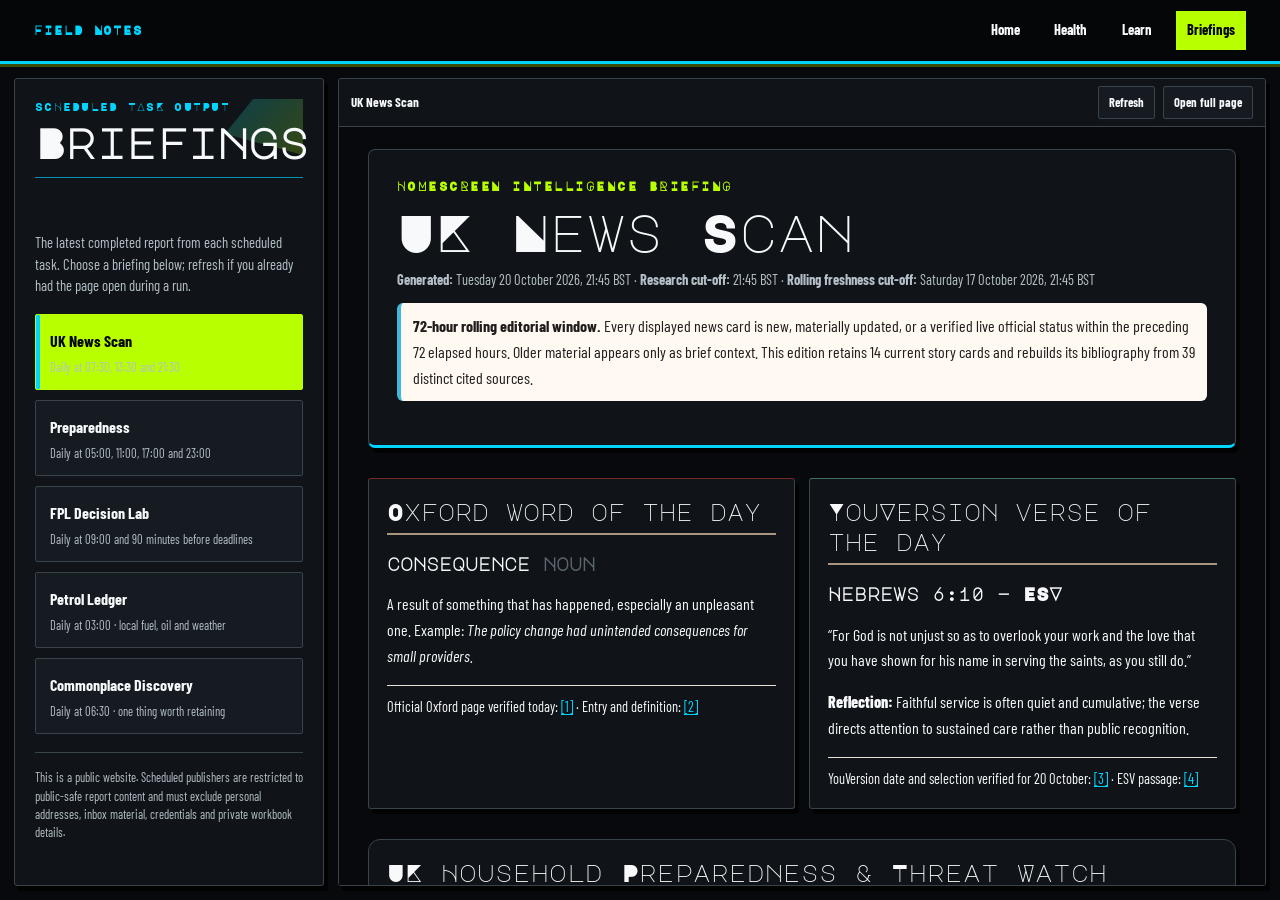
==== briefings/index.html @ c4023529 "Refresh neon theme cache key" ====
<!doctype html>
<html lang="en-GB">
<head>
  <meta charset="utf-8">
  <meta name="viewport" content="width=device-width, initial-scale=1">
  <meta name="color-scheme" content="dark">
  <title>Task Briefings · Guyler's HomeScreen</title>
  <link rel="preconnect" href="https://fonts.googleapis.com">
  <link rel="preconnect" href="https://fonts.gstatic.com" crossorigin>
  <link href="https://fonts.googleapis.com/css2?family=Atkinson+Hyperlegible:wght@400;700&family=Swanky+and+Moo+Moo&display=swap" rel="stylesheet">
  <style>
    :root {
      --navy: #07182A;
      --navy-2: #0A2037;
      --navy-3: #102E4A;
      --line: rgba(190, 214, 235, .20);
      --text: #F3F7FB;
      --muted: #B8C8D8;
      --green: #3FE36D;
      --orange: #FFAD62;
      --cream: #FFF9F1;
      --shadow: 0 12px 32px rgba(0, 0, 0, .24);
    }
    * { box-sizing: border-box; }
    html, body { width: 100%; height: 100%; margin: 0; }
    body {
      overflow: hidden;
      background: var(--navy);
      color: var(--text);
      font-family: "Atkinson Hyperlegible", Arial, sans-serif;
    }
    button, a { font: inherit; }
    :focus-visible { outline: 3px solid rgba(63, 227, 109, .72); outline-offset: 3px; }
    .site-menu {
      height: 62px;
      display: flex;
      align-items: center;
      justify-content: center;
      gap: 8px;
      padding: 9px 14px;
      background: var(--navy-2);
      border-bottom: 1px solid var(--line);
      box-shadow: 0 4px 16px rgba(0,0,0,.28);
      font-family: "Atkinson Hyperlegible", Arial, sans-serif;
    }
    .site-menu a {
      padding: 8px 17px;
      border-radius: 999px;
      color: #EAF2F8;
      text-decoration: none;
      font-size: 1rem;
      line-height: 1;
      font-weight: 700;
    }
    .site-menu a:hover { background: #143754; color: var(--orange); }
    .site-menu a[aria-current="page"] { background: var(--green); color: var(--navy); }
    .briefings-shell {
      height: calc(100% - 62px);
      display: grid;
      grid-template-columns: minmax(245px, 310px) minmax(0, 1fr);
      gap: 14px;
      padding: 14px;
    }
    .briefing-nav,
    .viewer {
      min-width: 0;
      border: 1px solid var(--line);
      border-radius: 18px;
      background: var(--navy-2);
      box-shadow: var(--shadow);
    }
    .briefing-nav {
      overflow: auto;
      padding: 20px;
    }
    .eyebrow {
      margin: 0 0 4px;
      color: var(--green);
      font-size: .75rem;
      font-weight: 700;
      letter-spacing: .11em;
      text-transform: uppercase;
    }
    h1 {
      margin: 0;
      font-family: "Swanky and Moo Moo", cursive;
      font-size: clamp(2.5rem, 5vw, 3.5rem);
      font-weight: 400;
      line-height: .9;
    }
    .intro {
      margin: 12px 0 18px;
      color: var(--muted);
      font-size: .92rem;
      line-height: 1.45;
    }
    .task-list { display: grid; gap: 10px; }
    .task-button {
      width: 100%;
      display: grid;
      gap: 5px;
      padding: 14px;
      border: 1px solid var(--line);
      border-radius: 14px;
      background: var(--navy-3);
      color: var(--text);
      text-align: left;
      cursor: pointer;
    }
    .task-button:hover { border-color: rgba(255, 173, 98, .58); }
    .task-button[aria-selected="true"] {
      border-color: var(--green);
      background: rgba(63, 227, 109, .12);
      box-shadow: inset 4px 0 0 var(--green);
    }
    .task-button strong { font-size: 1rem; }
    .task-button span { color: var(--muted); font-size: .78rem; line-height: 1.3; }
    .privacy-note {
      margin: 18px 0 0;
      padding-top: 15px;
      border-top: 1px solid var(--line);
      color: var(--muted);
      font-size: .78rem;
      line-height: 1.45;
    }
    .viewer {
      position: relative;
      overflow: hidden;
      background: var(--cream);
    }
    .viewer-toolbar {
      height: 48px;
      display: flex;
      align-items: center;
      justify-content: space-between;
      gap: 10px;
      padding: 8px 12px;
      background: var(--navy-2);
      border-bottom: 1px solid var(--line);
    }
    .viewer-title {
      overflow: hidden;
      color: var(--muted);
      font-size: .82rem;
      font-weight: 700;
      text-overflow: ellipsis;
      white-space: nowrap;
    }
    .toolbar-actions { display: flex; gap: 8px; }
    .toolbar-actions button,
    .toolbar-actions a {
      min-height: 32px;
      padding: 6px 10px;
      border: 1px solid var(--line);
      border-radius: 9px;
      background: var(--navy-3);
      color: var(--text);
      text-decoration: none;
      cursor: pointer;
      font-size: .78rem;
      font-weight: 700;
    }
    .toolbar-actions button:hover,
    .toolbar-actions a:hover { border-color: var(--orange); color: var(--orange); }
    #report-frame {
      width: 100%;
      height: calc(100% - 48px);
      display: block;
      border: 0;
      background: var(--cream);
    }
    @media (max-width: 760px) {
      body { overflow: auto; }
      .site-menu {
        height: 56px;
        justify-content: flex-start;
        gap: 3px;
        padding: 7px 8px;
        overflow-x: auto;
      }
      .site-menu a { flex: 0 0 auto; padding: 7px 11px; font-size: .9rem; }
      .briefings-shell {
        height: calc(100vh - 56px);
        min-height: 680px;
        grid-template-columns: 1fr;
        grid-template-rows: auto minmax(520px, 1fr);
        padding: 9px;
      }
      .briefing-nav { padding: 15px; overflow: visible; }
      h1 { font-size: 2.7rem; }
      .intro { margin-bottom: 13px; }
      .task-list { grid-template-columns: 1fr; }
      .task-button { padding: 11px 12px; }
      .privacy-note { display: none; }
    }
  </style>
  <link rel="stylesheet" href="../assets/type-system.css?v=20261020-neon2">
</head>
<body>
  <nav class="site-menu" aria-label="Site navigation">
    <a href="/HomeScreen/">Home</a>
    <a href="/HomeScreen/health/">Health</a>
    <a href="/HomeScreen/learn/">Learn</a>
    <a href="/HomeScreen/briefings/" aria-current="page">Briefings</a>
  </nav>

  <main class="briefings-shell">
    <section class="briefing-nav" aria-labelledby="briefings-title">
      <header class="page-banner page-banner--briefings">
        <div><p class="eyebrow">Scheduled task output</p><h1 id="briefings-title">Briefings</h1></div>
        <span class="banner-mascot banner-mascot--briefings" aria-hidden="true"></span>
      </header>
      <p class="intro">The latest completed report from each scheduled task. Choose a briefing below; refresh if you already had the page open during a run.</p>

      <div class="task-list" role="tablist" aria-label="Briefing reports">
        <button class="task-button" type="button" role="tab" aria-selected="true"
          data-key="uk-news" data-label="UK News Scan" data-src="reports/uk-news-scan.html">
          <strong>UK News Scan</strong>
          <span>Daily at 07:30, 13:30 and 21:30</span>
        </button>
        <button class="task-button" type="button" role="tab" aria-selected="false"
          data-key="preparedness" data-label="UK Preparedness Risk Brief" data-src="reports/uk-preparedness-risk-brief.html">
          <strong>Preparedness</strong>
          <span>Daily at 05:00, 11:00, 17:00 and 23:00</span>
        </button>
        <button class="task-button" type="button" role="tab" aria-selected="false"
          data-key="fpl" data-label="FPL Decision Lab" data-src="reports/fpl-decision-lab.html">
          <strong>FPL Decision Lab</strong>
          <span>Daily at 09:00 and 90 minutes before deadlines</span>
        </button>
        <button class="task-button" type="button" role="tab" aria-selected="false"
          data-key="petrol" data-label="Petrol Price Ledger" data-src="petrol/index.html">
          <strong>Petrol Ledger</strong>
          <span>Daily at 03:00 · local fuel, oil and weather</span>
        </button>
        <button class="task-button" type="button" role="tab" aria-selected="false"
          data-key="commonplace" data-label="Commonplace Discovery" data-src="commonplace/index.html">
          <strong>Commonplace Discovery</strong>
          <span>Daily at 06:30 · one thing worth retaining</span>
        </button>
      </div>

      <p class="privacy-note">This is a public website. Scheduled publishers are restricted to public-safe report content and must exclude personal addresses, inbox material, credentials and private workbook details.</p>
    </section>

    <section class="viewer" aria-label="Selected briefing">
      <div class="viewer-toolbar">
        <span class="viewer-title" id="viewer-title">UK News Scan</span>
        <div class="toolbar-actions">
          <button id="refresh-report" type="button">Refresh</button>
          <a id="open-report" href="reports/uk-news-scan.html" target="_blank" rel="noopener">Open full page</a>
        </div>
      </div>
      <iframe id="report-frame" src="reports/uk-news-scan.html" title="UK News Scan"></iframe>
    </section>
  </main>

  <script>
    (() => {
      const buttons = [...document.querySelectorAll(".task-button")];
      const frame = document.getElementById("report-frame");
      const title = document.getElementById("viewer-title");
      const openLink = document.getElementById("open-report");
      const refresh = document.getElementById("refresh-report");
      let current = buttons[0];

      const select = (button, bustCache = false) => {
        current = button;
        buttons.forEach(item => item.setAttribute("aria-selected", item === button ? "true" : "false"));
        const src = button.dataset.src;
        const label = button.dataset.label;
        frame.src = bustCache ? src + "?t=" + Date.now() : src;
        frame.title = label;
        title.textContent = label;
        openLink.href = src;
        history.replaceState(null, "", "#" + button.dataset.key);
      };

      buttons.forEach(button => button.addEventListener("click", () => select(button, true)));
      refresh.addEventListener("click", () => select(current, true));

      const applyReportTheme = () => {
        try {
          const reportDoc = frame.contentDocument;
          if (!reportDoc?.head || reportDoc.getElementById("fieldbook-report-theme")) return;
          const theme = reportDoc.createElement("link");
          theme.id = "fieldbook-report-theme";
          theme.rel = "stylesheet";
          theme.href = "/HomeScreen/briefings/report.css?v=20261020-neon2";
          reportDoc.head.append(theme);
        } catch (error) {
          console.warn("Briefing report theme could not be applied.", error);
        }
      };
      frame.addEventListener("load", applyReportTheme);
      applyReportTheme();

      const requested = location.hash.slice(1);
      const matched = buttons.find(button => button.dataset.key === requested);
      if (matched) select(matched);
    })();
  </script>
</body>
</html>
---- assets/type-system.css ----
@import url('https://fonts.googleapis.com/css2?family=Barlow+Condensed:wght@400;500;600;700&family=Major+Mono+Display&display=swap');

:root {
  color-scheme: light;
  --paper: #f4f0e6;
  --paper-light: #fbf9f2;
  --paper-deep: #eae5d8;
  --ink: #29342e;
  --muted: #667168;
  --forest: #3e6048;
  --forest-dark: #2e4d38;
  --forest-soft: #e5ece4;
  --rust: #a2533d;
  --brass: #8f7444;
  --line: #d8d2c4;
  --shadow: 0 5px 18px rgba(43, 51, 43, .07);
  --font-display: "Literata", Georgia, serif;
  --font-ui: "Atkinson Hyperlegible", Arial, sans-serif;
  --chart-surface: #f8f6ef;
  --chart-grid: rgba(41, 52, 46, .14);
  --chart-text: #29342e;

  /* Preserve the existing page components while translating their color tokens. */
  --canvas: var(--paper);
  --surface: var(--paper-light);
  --surface-strong: #fffdf8;
  --mist: var(--paper-deep);
  --sky: #9eaf9f;
  --teal: var(--forest);
  --teal-dark: var(--forest-dark);
  --orange: var(--rust);
  --orange-dark: var(--rust);
  --leaf: #a0b397;
  --green: var(--forest);
  --green-2: #58765d;
  --shadow-1: var(--shadow);
  --shadow-2: 0 10px 28px rgba(43, 51, 43, .09);
  --bg-1: var(--paper);
  --bg-2: var(--paper-deep);
  --card: var(--paper-light);
  --panel: #f5f2e9;
  --panel-soft: #ece8dc;
  --blue: #4c6e79;
  --orange-soft: #bd7458;
  --danger: #a4443a;
}

* { box-sizing: border-box; }
html { background: var(--paper) !important; scroll-behavior: smooth; }
body {
  color: var(--ink) !important;
  background: var(--paper) !important;
  font-family: var(--font-ui) !important;
  line-height: 1.55;
}
h1, h2, h3, h4, .script-title,
.card-heading h2, .section-heading h2, .planning-card h3,
.link-group summary > span, #home-weight-trend-heading, #weight-trend-heading {
  color: var(--ink);
  font-family: var(--font-display) !important;
  font-weight: 500 !important;
  letter-spacing: -.025em;
}
p, li, label, button, input, select, textarea, summary, table, th, td {
  font-family: var(--font-ui) !important;
}
a { color: var(--forest-dark); text-underline-offset: 3px; }
a:hover { color: var(--rust); }
:focus-visible { outline: 3px solid rgba(62, 96, 72, .52) !important; outline-offset: 3px; }

.site-menu {
  position: relative;
  z-index: 20;
  height: 64px !important;
  display: flex;
  align-items: center;
  justify-content: flex-start !important;
  gap: clamp(3px, 1vw, 13px) !important;
  padding: 8px clamp(12px, 3vw, 34px) !important;
  overflow-x: auto;
  white-space: nowrap;
  background: var(--paper) !important;
  border-bottom: 1px solid var(--line) !important;
  box-shadow: none !important;
  font-family: var(--font-ui) !important;
}
.site-menu::before {
  content: "FIELD NOTES";
  flex: 0 0 auto;
  margin-right: auto;
  padding-right: 22px;
  color: var(--forest-dark);
  font-size: .72rem;
  font-weight: 700;
  letter-spacing: .16em;
}
.site-menu a {
  flex: 0 0 auto;
  padding: 10px 11px !important;
  border: 0;
  border-bottom: 2px solid transparent;
  border-radius: 0 !important;
  color: var(--muted) !important;
  background: transparent !important;
  text-decoration: none;
  font-size: .91rem !important;
  font-weight: 700;
  line-height: 1.2;
}
.site-menu a:hover,
.site-menu a:focus-visible {
  color: var(--ink) !important;
  background: transparent !important;
  border-bottom-color: var(--rust);
}
.site-menu a[aria-current="page"] {
  color: var(--forest-dark) !important;
  background: transparent !important;
  border-bottom-color: var(--forest);
}
.site-menu a:focus-visible { outline-offset: -2px !important; }
.page-frame {
  width: 100%;
  height: calc(100% - 64px) !important;
  border: 0;
  display: block;
  background: var(--paper) !important;
}
@media (max-width: 600px) {
  .site-menu { height: 58px !important; gap: 1px !important; padding-inline: 10px !important; }
  .site-menu::before { padding-right: 8px; font-size: .64rem; letter-spacing: .12em; }
  .site-menu a { padding: 9px 8px !important; font-size: .82rem !important; }
  .page-frame { height: calc(100% - 58px) !important; }
}

/* Home: a calm index rather than a wall of glowing widgets. */
.wave-bg { display: none !important; }
.home-shell {
  width: min(1120px, calc(100% - 36px)) !important;
  padding: 34px 0 56px !important;
}
.page-intro {
  align-items: end;
  margin: 0 0 27px !important;
  padding: 0 0 18px;
  border-bottom: 1px solid var(--line);
}
.eyebrow, .section-kicker, .kicker {
  color: var(--forest) !important;
  font-family: var(--font-ui) !important;
  font-size: .7rem !important;
  font-weight: 700 !important;
  letter-spacing: .14em !important;
  text-transform: uppercase;
}
.page-intro h1 { margin-top: 4px !important; color: var(--ink) !important; font-size: clamp(2.3rem, 5vw, 3.5rem) !important; line-height: 1.04; }
.today-label { color: var(--muted) !important; font-size: .88rem; }
.dashboard-grid, .context-grid, .planning-grid { gap: 15px !important; margin-bottom: 17px !important; }
.context-grid { grid-template-columns: minmax(0, 1.25fr) minmax(260px, .75fr) !important; }
.planning-grid { grid-template-columns: repeat(3, minmax(0, 1fr)) !important; }
.card, .main, .link-group, .briefing-nav, .viewer {
  border: 1px solid var(--line) !important;
  border-radius: 7px !important;
  background: var(--paper-light) !important;
  box-shadow: var(--shadow) !important;
  backdrop-filter: none !important;
}
.card { padding: 20px !important; }
.card::before {
  width: 3px !important;
  border-radius: 7px 0 0 7px !important;
  background: var(--forest) !important;
}
.card.orange::before, .planning-card.month::before { background: var(--rust) !important; }
.card.green::before, .planning-card.year::before { background: var(--forest) !important; }
.card.sky::before { background: var(--brass) !important; }
.card-heading { margin-bottom: 14px !important; }
.card-heading h2, .section-heading h2, .planning-card h3 { color: var(--ink) !important; font-size: clamp(1.65rem, 3vw, 2.1rem) !important; line-height: 1.15 !important; }
.micro-meta { gap: 6px; }
.micro-meta span {
  padding: 5px 8px;
  border: 1px solid var(--line);
  border-radius: 3px !important;
  color: var(--muted);
  background: var(--paper) !important;
  font-size: .72rem;
}
.favourites-grid { gap: 9px !important; }
.favourite-link, .tool-link, .discovery-link, .health-metric {
  border-color: var(--line) !important;
  border-radius: 4px !important;
  color: var(--ink) !important;
  background: #fffdf8 !important;
  box-shadow: none !important;
}
.favourite-link { min-height: 67px !important; }
.favourite-link svg, .tool-link svg, .discovery-link svg { opacity: .72; }
.favourite-link:hover, .tool-link:hover, .discovery-link:hover {
  transform: translateY(-1px);
  border-color: #aebbaa !important;
  background: var(--forest-soft) !important;
  box-shadow: none !important;
}
.health-metrics { gap: 8px; }
.health-metric { padding: 10px 7px !important; }
.health-metric strong { color: var(--forest-dark) !important; }
.health-trend, .attention-status, .micro-meta span {
  border-color: var(--line) !important;
  border-radius: 3px !important;
  color: var(--muted) !important;
  background: #efeee6 !important;
}
.health-link, .attention-detail a, .attention-more summary, .discovery-more summary {
  color: var(--forest-dark) !important;
}
.section { margin-bottom: 22px !important; }
.section-heading { margin-bottom: 10px !important; }
.section-heading h2 { color: var(--ink) !important; }
.section-heading p { color: var(--muted) !important; font-size: .82rem; }
.link-groups { gap: 11px !important; }
.link-group { overflow: hidden; }
.link-group summary {
  background: #efede4 !important;
  padding: 13px 42px 13px 15px !important;
}
.link-group summary::after { color: var(--rust) !important; }
.link-group summary > span { color: var(--ink) !important; font-size: 1.3rem !important; }
.tool-grid { gap: 7px !important; }
.tool-link { min-height: 42px !important; padding: 8px 9px !important; }
.planning-card { min-height: 0 !important; }
.planning-card h3 { margin-top: 5px !important; }
.planning-card > p:not(.section-kicker) {
  margin: 11px 0 0;
  color: var(--muted);
  font-size: .9rem;
  line-height: 1.5;
}
.discovery-card { margin-top: 20px; }
.discovery-more summary { font-weight: 700; }
.home-weight-card { border-radius: 6px !important; }
.home-weight-wrap, .chart-wrap {
  color: var(--ink) !important;
  border: 1px solid var(--line) !important;
  border-radius: 6px !important;
  background: var(--chart-surface) !important;
  box-shadow: none !important;
}
.home-weight-heading h3 { color: var(--ink) !important; }
.home-weight-heading p, .home-weight-note, .home-weight-empty { color: var(--muted) !important; }
.home-weight-chip { border-color: var(--line) !important; background: var(--paper-light) !important; }
.home-weight-tooltip, .chart-tooltip {
  color: var(--ink) !important;
  border-color: var(--line) !important;
  background: var(--paper-light) !important;
}
.home-weight-note, .chart-note { font-family: var(--font-ui) !important; }

/* Health and learning pages share the same quiet paper, type and controls. */
main.card { max-width: 1100px; margin: 22px auto; }
.hero, .coach, .trend-card, .sources-panel, .panel, .small, .picker, .result, .setup {
  border-color: var(--line) !important;
  border-radius: 7px !important;
  color: var(--ink) !important;
  background: var(--paper-light) !important;
  box-shadow: var(--shadow) !important;
  backdrop-filter: none !important;
}
.hero { color: var(--ink) !important; }
.hero h1, .hero h2, .coach-heading h2 { color: var(--ink) !important; }
.hero p, .coach-subtitle, .metric small, .metric span, .tile span { color: var(--muted) !important; }
.status, .badge, .chip, .duration {
  border-color: var(--line) !important;
  border-radius: 3px !important;
  color: var(--forest-dark) !important;
  background: var(--forest-soft) !important;
}
.metric, .tile, .trend-card { border-color: var(--line) !important; background: #fffdf8 !important; }
.metric strong, .tile strong { color: var(--forest-dark) !important; }
.progress { background: var(--paper-deep) !important; }
.bar { background: var(--forest) !important; }
.coach-section { border-color: var(--line) !important; }
.coach-section h3, .sources-block h4, .trend-card h4 { color: var(--forest-dark) !important; }
.trend-card p, .readable-list, .action-list { color: var(--ink) !important; }
.sources-panel summary { color: var(--forest-dark) !important; }
.diary-link, .primary, .save, .watch {
  border-radius: 4px !important;
  color: #fffdf8 !important;
  background: var(--forest-dark) !important;
}
.secondary, .action, .icon {
  border-color: var(--line) !important;
  border-radius: 4px !important;
  color: var(--ink) !important;
  background: var(--paper) !important;
}
.select select, select, .text, input {
  border-color: var(--line) !important;
  border-radius: 4px !important;
  color: var(--ink) !important;
  background: #fffdf8 !important;
}
.intro p, .small p, .micro, .label, legend { color: var(--muted) !important; }

/* Briefings navigation: the reports remain readable while chrome matches the fieldbook. */
.briefings-shell {
  height: calc(100% - 64px) !important;
  background: var(--paper) !important;
}
.briefing-nav, .viewer { color: var(--ink) !important; }
.briefings-shell h1 { color: var(--ink) !important; }
.briefings-shell .intro { color: var(--muted) !important; }
.task-button {
  border: 1px solid var(--line) !important;
  border-radius: 4px !important;
  color: var(--ink) !important;
  background: #fffdf8 !important;
  box-shadow: none !important;
}
.task-button:hover { border-color: #aebbaa !important; }
.task-button[aria-selected="true"] {
  border-color: var(--forest) !important;
  background: var(--forest-soft) !important;
}
.task-button span, .privacy-note { color: var(--muted) !important; }
.viewer-toolbar { border-color: var(--line) !important; }
.viewer-title { color: var(--ink) !important; }
.toolbar-actions button, .toolbar-actions a {
  border: 1px solid var(--line) !important;
  border-radius: 4px !important;
  color: var(--forest-dark) !important;
  background: var(--paper-light) !important;
}
#report-frame { border-color: var(--line) !important; background: var(--paper-light) !important; }

/* Data graphics retain contrast without bringing the old dark palette back. */
main.card > h1 { color: var(--ink) !important; }
.chart-card, [class*="-chart-card"], .routine-card,
.chart-wrap, .bp-chart-wrap, .waist-chart-wrap, .routine-chart,
[id$="-trend-wrap"] {
  color: var(--ink) !important;
  border-color: var(--line) !important;
  border-radius: 6px !important;
  background: var(--chart-surface) !important;
  box-shadow: none !important;
}
.chart-chip, .bp-chart-chip, .waist-chart-chip,
.routine-summary > div, .routine-chips span {
  border-color: var(--line) !important;
  border-radius: 4px !important;
  color: var(--ink) !important;
  background: var(--paper-light) !important;
  box-shadow: none !important;
}
.chart-heading h2, .bp-chart-heading h2, .waist-chart-heading h2,
.routine-head h3, .routine-trends > h2 {
  color: var(--forest-dark) !important;
  font-family: var(--font-display) !important;
}
.chart-heading p, .bp-chart-heading p, .waist-chart-heading p,
.chart-note, .chart-empty, .bp-chart-meta, .waist-chart-meta,
.routine-head p, .routine-note, .routine-period button {
  color: var(--muted) !important;
}
.routine-period button {
  border-color: var(--line) !important;
  border-radius: 4px !important;
  background: var(--paper-light) !important;
}
.routine-period button[aria-pressed="true"] {
  color: #fffdf8 !important;
  background: var(--forest) !important;
}
#weight-trend-canvas, #bp-trend-canvas, #waist-trend-canvas,
#home-weight-trend-canvas, .routine-chart svg {
  background: var(--chart-surface) !important;
}
#weight-trend-canvas text, #bp-trend-canvas text, #waist-trend-canvas text,
#home-weight-trend-canvas text, .routine-chart svg text {
  fill: var(--muted) !important;
}
#weight-trend-canvas circle, #bp-trend-canvas circle,
#waist-trend-canvas circle, #home-weight-trend-canvas circle {
  stroke: var(--paper-light) !important;
}

@media (max-width: 760px) {
  .home-shell { width: min(calc(100% - 24px), 1120px) !important; padding-top: 22px !important; }
  .context-grid, .planning-grid { grid-template-columns: 1fr !important; }
  .planning-card:first-child { grid-column: auto !important; }
  .card { padding: 16px !important; }
  .favourites-grid { grid-template-columns: repeat(2, minmax(0, 1fr)); }
  .briefings-shell { height: auto !important; min-height: calc(100% - 58px); }
  .viewer { min-height: 55vh; }
}
@media (prefers-reduced-motion: reduce) {
  html { scroll-behavior: auto; }
  *, *::before, *::after { animation-duration: .001ms !important; transition-duration: .001ms !important; }
}


/* Learning page: give the discovery controls an editorial scale and paper contrast. */
.shell { width: min(1080px, calc(100% - 36px)) !important; padding-top: 30px !important; }
.shell header { margin-bottom: 24px !important; }
.shell header h1 { font-size: clamp(2.5rem, 5.2vw, 4rem) !important; line-height: 1.04 !important; }
.shell .intro { grid-template-columns: minmax(0, 1.1fr) minmax(240px, .9fr) !important; gap: 22px !important; margin-bottom: 20px !important; }
.shell .intro h2 { max-width: 670px; font-size: clamp(1.9rem, 3.6vw, 3rem) !important; line-height: 1.06 !important; }
.shell .intro p { font-size: 1rem !important; line-height: 1.55 !important; }
.shell .panel { border-radius: 7px !important; background: var(--paper-light) !important; box-shadow: var(--shadow) !important; backdrop-filter: none !important; }
.shell .mode label { background: var(--paper) !important; color: var(--ink) !important; }
.shell .mode label strong { color: var(--ink) !important; }
.shell .mode label span { color: var(--muted) !important; }
.shell .mode input:checked + label { background: #f2e9dc !important; border-color: var(--rust) !important; box-shadow: inset 0 0 0 1px var(--rust) !important; }
.shell .primary { background: var(--forest-dark) !important; color: var(--paper-light) !important; border-radius: 4px !important; }
.shell .primary:hover { background: var(--forest) !important; }
@media (max-width: 700px) { .shell .intro { grid-template-columns: 1fr !important; } }


.briefings-shell .viewer-toolbar { background: var(--paper-light) !important; border-color: var(--line) !important; }
.briefings-shell .viewer-title { color: var(--ink) !important; }


/* Graphic fieldbook: saturated, crisp colour blocks inspired by the supplied wallpapers. */
:root {
  --paper: #f2f0e6;
  --paper-light: #fffdf5;
  --paper-deep: #dfded2;
  --ink: #192027;
  --muted: #525d63;
  --forest: #16766e;
  --forest-dark: #0f5056;
  --forest-soft: #d9efea;
  --rust: #e14c36;
  --brass: #e2bd27;
  --line: #b9c0bb;
  --shadow: 3px 4px 0 rgba(25, 32, 39, .13);
  --chart-surface: #faf8f0;
  --chart-grid: rgba(25, 32, 39, .16);
  --chart-text: #192027;
  --canvas: var(--paper);
  --surface: var(--paper-light);
  --surface-strong: #ffffff;
  --mist: var(--paper-deep);
  --sky: #238bd3;
  --teal: var(--forest);
  --teal-dark: var(--forest-dark);
  --orange: var(--rust);
  --orange-dark: #b93629;
  --leaf: #eab8cb;
  --green: var(--forest);
  --green-2: #22a08f;
  --shadow-1: var(--shadow);
  --shadow-2: 4px 6px 0 rgba(25, 32, 39, .16);
  --bg-1: var(--paper);
  --bg-2: #e8e5d8;
  --card: var(--paper-light);
  --panel: #f8f5ea;
  --panel-soft: #ebe9dc;
  --blue: #237fba;
  --orange-soft: #f4c4a7;
  --danger: #c63731;
}
body { background-color: var(--paper) !important; }
.site-menu {
  background: var(--ink) !important;
  border-bottom: 3px solid var(--forest) !important;
}
.site-menu::before { color: #f4dc4a; }
.site-menu a { color: #f5f3ea !important; }
.site-menu a:hover, .site-menu a:focus-visible {
  color: #192027 !important;
  background: #f4dc4a !important;
}
.site-menu a[aria-current="page"] {
  color: #192027 !important;
  background: #f4dc4a !important;
  border-bottom-color: #f4dc4a !important;
}
:focus-visible { outline-color: var(--sky) !important; }
.card, .main, .link-group, .briefing-nav, .viewer,
.hero, .coach, .trend-card, .sources-panel, .panel, .small, .picker, .result, .setup {
  border: 1px solid #aeb6b2 !important;
  border-radius: 3px !important;
  box-shadow: var(--shadow) !important;
}
.card { position: relative; isolation: isolate; overflow: hidden; }
.card::before {
  width: 6px !important;
  border-radius: 0 !important;
  background: var(--forest) !important;
}
.card::after {
  content: "";
  position: absolute;
  z-index: -1;
  top: 0;
  right: 0;
  width: 88px;
  height: 88px;
  opacity: .16;
  background: var(--sky);
  clip-path: polygon(100% 0, 0 0, 100% 100%);
  pointer-events: none;
}
.card.orange::before, .planning-card.month::before { background: var(--rust) !important; }
.card.orange::after { background: var(--rust); }
.card.green::before, .planning-card.year::before { background: var(--forest) !important; }
.card.green::after { background: #18a895; }
.card.sky::before { background: var(--brass) !important; }
.card.sky::after { background: var(--brass); }
.favourite-link, .tool-link, .discovery-link, .health-metric,
.micro-meta span, .health-trend, .attention-status {
  border-radius: 2px !important;
}
.favourite-link, .tool-link, .discovery-link, .health-metric {
  border: 1px solid #aeb6b2 !important;
  box-shadow: 1px 2px 0 rgba(25,32,39,.09) !important;
}
.favourite-link:hover, .tool-link:hover, .discovery-link:hover {
  border-color: var(--forest) !important;
  background: var(--forest-soft) !important;
  box-shadow: 2px 3px 0 rgba(25,32,39,.14) !important;
}
.link-group summary {
  background: #e4eee8 !important;
  border-left: 5px solid var(--forest);
}
.link-group:nth-child(3n + 2) summary {
  background: #f4e8ac !important;
  border-left-color: var(--brass);
}
.link-group:nth-child(3n) summary {
  background: #f3d0c4 !important;
  border-left-color: var(--rust);
}
.task-button, .toolbar-actions button, .toolbar-actions a {
  border-radius: 2px !important;
  box-shadow: 1px 2px 0 rgba(25,32,39,.08) !important;
}
.task-button[aria-selected="true"] {
  border-color: var(--forest) !important;
  background: var(--forest-soft) !important;
  box-shadow: inset 4px 0 0 var(--forest) !important;
}
.diary-link, .primary, .save, .watch {
  color: var(--ink) !important;
  background: #f0d83f !important;
  border: 1px solid var(--ink) !important;
  box-shadow: 2px 3px 0 var(--ink) !important;
}
.diary-link:hover, .primary:hover, .save:hover, .watch:hover {
  background: #f6e675 !important;
}
.chart-wrap, .home-weight-wrap, .bp-chart-wrap, .waist-chart-wrap, .routine-chart,
[id$="-trend-wrap"], .chart-card, [class*="-chart-card"], .routine-card {
  border-radius: 3px !important;
}
.metric, .tile, .trend-card, .chart-chip, .bp-chart-chip, .waist-chart-chip {
  border-radius: 3px !important;
}
@media (max-width: 600px) {
  .site-menu { background: var(--ink) !important; }
}


/* Let the key panels behave like bold wallpaper colour fields. */
.card.orange {
  color: #fffdf5 !important;
  background: #dc4436 !important;
  border-color: #192027 !important;
  box-shadow: 4px 5px 0 rgba(25,32,39,.18) !important;
}
.card.green {
  color: #fffdf5 !important;
  background: #087773 !important;
  border-color: #192027 !important;
  box-shadow: 4px 5px 0 rgba(25,32,39,.18) !important;
}
.card.sky {
  color: #192027 !important;
  background: #f2d83c !important;
  border-color: #192027 !important;
  box-shadow: 4px 5px 0 rgba(25,32,39,.18) !important;
}
.card.orange::before, .card.green::before, .card.sky::before {
  width: 8px !important;
  background: rgba(255,255,255,.78) !important;
}
.card.orange::after { width: 148px; height: 148px; background: #f5b2ca !important; opacity: .35; }
.card.green::after { width: 148px; height: 148px; background: #36bdb0 !important; opacity: .40; }
.card.sky::after { width: 148px; height: 148px; background: #fff8a1 !important; opacity: .60; }
.card.orange .card-heading h2, .card.green .card-heading h2 {
  color: #fffdf5 !important;
}
.card.orange .card-heading p, .card.green .card-heading p,
.card.orange .section-kicker, .card.green .section-kicker,
.card.orange .eyebrow, .card.green .eyebrow,
.card.orange .micro-meta span, .card.green .micro-meta span {
  color: #fffdf5 !important;
}
.card.orange .micro-meta span, .card.green .micro-meta span {
  background: rgba(25,32,39,.22) !important;
  border-color: rgba(255,255,255,.35) !important;
}
.card.green .health-metric, .card.green .health-trend {
  color: #192027 !important;
  background: #fffdf5 !important;
  border-color: rgba(25,32,39,.24) !important;
}
.card.green .health-metric strong { color: #0f5056 !important; }
.card.green .health-link { color: #fff8a1 !important; }
.card.sky .card-heading h2, .card.sky .card-heading p,
.card.sky .section-kicker, .card.sky .eyebrow,
.card.sky .micro-meta span { color: #192027 !important; }
.card.sky .micro-meta span { background: rgba(255,255,255,.45) !important; }
@media (max-width: 760px) {
  .card.orange::after, .card.green::after, .card.sky::after {
    width: 92px; height: 92px;
  }
}


/* Original chibi journal-keeper mascot sprite. */
.intro-side {
  display: flex;
  align-items: flex-end;
  gap: 10px;
}
.chibi-sprite {
  display: block;
  width: 90px;
  height: 180px;
  flex: 0 0 auto;
  background-image: url('/HomeScreen/assets/chibi-self-sprite.png');
  background-repeat: no-repeat;
  background-size: 600% 100%;
  background-position: 0 0;
  animation: chibi-journal-poses 4.8s steps(5, end) infinite;
}
@keyframes chibi-journal-poses {
  from { background-position: 0 0; }
  to { background-position: 100% 0; }
}
@media (max-width: 760px) {
  .intro-side { gap: 6px; }
  .chibi-sprite { width: 70px; height: 140px; }
}
@media (max-width: 460px) {
  .chibi-sprite { width: 58px; height: 116px; }
  .today-label { max-width: 96px; }
}
@media (prefers-reduced-motion: reduce) {
  .chibi-sprite { animation: none; background-position: 0 0; }
}

/* Wallpaper palette: warm stone and peach, oxblood, charcoal, electric blue. */
:root{color-scheme:light;--paper:#f1e4d8;--paper-light:#fff9f2;--paper-deep:#d9c8b8;--ink:#201c1b;--muted:#5c514d;--forest:#3d725f;--forest-dark:#285446;--forest-soft:#e2eee7;--rust:#762923;--brass:#a9947d;--line:#cdb9a7;--shadow:3px 4px 0 rgba(32,28,27,.13);--chart-surface:#faf4ed;--chart-grid:rgba(32,28,27,.16);--chart-text:#201c1b;--canvas:var(--paper);--surface:var(--paper-light);--surface-strong:#fffdf9;--mist:var(--paper-deep);--sky:#42b7dc;--teal:var(--forest);--teal-dark:var(--forest-dark);--orange:var(--rust);--orange-dark:#511d19;--leaf:#8fb3a2;--green:var(--forest);--green-2:#5f9079;--shadow-1:var(--shadow);--shadow-2:4px 6px 0 rgba(32,28,27,.16);--bg-1:var(--paper);--bg-2:#e4d5c7;--card:var(--paper-light);--panel:#f8eee4;--panel-soft:#eadbcc;--blue:#198bb7;--orange-soft:#e7b5a4;--danger:#a63832}
html,body,.page-frame{background:var(--paper)!important}body{color:var(--ink)!important}a{color:var(--forest-dark)!important}a:hover{color:var(--rust)!important}:focus-visible{outline-color:var(--sky)!important}
.site-menu{background:var(--ink)!important;border-bottom:3px solid var(--rust)!important}.site-menu::before{color:#e5c4ac!important}.site-menu a{color:#f8eee4!important}.site-menu a:hover,.site-menu a:focus-visible,.site-menu a[aria-current="page"]{color:var(--ink)!important;background:#8bd6e9!important;border-bottom-color:#8bd6e9!important}
.card,.main,.link-group,.briefing-nav,.viewer,.hero,.coach,.trend-card,.sources-panel,.panel,.small,.picker,.result,.setup{border-color:var(--line)!important;box-shadow:var(--shadow)!important}
.card::before,.card.orange::before,.planning-card.month::before{background:var(--rust)!important}.card.green::before,.planning-card.year::before{background:var(--forest)!important}.card.sky::before{background:var(--sky)!important}.card::after{background:var(--rust)!important;opacity:.1!important}.card.green::after{background:var(--forest)!important}.card.sky::after{background:var(--sky)!important}
.card.orange .card-heading h2,.card.orange .card-heading p,.card.orange .section-kicker,.card.green .card-heading h2,.card.green .card-heading p,.card.green .section-kicker,.card.sky .card-heading h2,.card.sky .card-heading p,.card.sky .section-kicker{color:var(--ink)!important}
.favourite-link,.tool-link,.discovery-link,.health-metric,.micro-meta span,.health-trend,.attention-status,.task-button,.toolbar-actions button,.toolbar-actions a{border-color:var(--line)!important;background:var(--paper-light)!important;color:var(--ink)!important}.favourite-link:hover,.tool-link:hover,.discovery-link:hover,.task-button[aria-selected="true"]{border-color:var(--forest)!important;background:var(--forest-soft)!important}
.health-metric strong,.metric strong,.tile strong,.coach-section h3,.sources-block h4,.trend-card h4,.chart-heading h2,.routine-head h3{color:var(--forest-dark)!important}.diary-link,.primary,.save,.watch,.shell .primary{background:var(--forest-dark)!important;color:#fff9f2!important}.secondary,.action,.icon,select,.select select,.text,input{border-color:var(--line)!important;color:var(--ink)!important;background:#fff9f2!important}
.briefings-shell,.briefing-nav,.viewer,.viewer-toolbar{background:var(--paper-light)!important}.briefings-shell h1,.viewer-title{color:var(--ink)!important}.eyebrow,.section-kicker,.kicker{color:var(--rust)!important}
.chibi-sprite{background-image:url('/HomeScreen/assets/chibi-self-sprite.webp?v=20261020-motus9')!important}
.mascot-anchor{position:absolute;z-index:5;display:block;width:72px;height:144px;background-image:url('/HomeScreen/assets/chibi-interactions.webp?v=20261020-motus9');background-repeat:no-repeat;background-size:600% 100%;pointer-events:none;animation:mascot-nudge 3.4s ease-in-out infinite}
.mascot-peek{background-position:0 0}.mascot-perch{background-position:20% 0}.mascot-side-peek{background-position:40% 0}.mascot-push{background-position:60% 0}.mascot-journal{background-position:80% 0}.mascot-laptop{background-position:100% 0}.mascot-on-top{top:-60px;right:15px}.mascot-on-side{top:24px;right:-34px}.mascot-at-bottom{bottom:-26px;right:10px}.mascot-in-corner{top:-42px;right:13px}
.card:has(.mascot-anchor),main.card:has(.mascot-anchor),.coach:has(.mascot-anchor),.panel:has(.mascot-anchor),.briefing-nav:has(.mascot-anchor),.viewer:has(.mascot-anchor),.hero:has(.mascot-anchor){position:relative;overflow:visible}
@keyframes mascot-nudge{0%,100%{transform:translateY(0) rotate(0)}50%{transform:translateY(-4px) rotate(1deg)}}
@media(max-width:760px){.mascot-anchor{width:58px;height:116px}.mascot-on-top{top:-48px;right:10px}.mascot-on-side{right:-24px}.mascot-in-corner{top:-38px;right:8px}}
@media(prefers-reduced-motion:reduce){.mascot-anchor{animation:none}}

/* Keep the wallpaper palette gentle on large surfaces; use saturated colour as trim. */
.card.orange,.card.orange.discovery-card,.card.orange.planning-card{background-color:#f0d9cd!important}.card.green,.card.green.planning-card{background-color:#e1ebe4!important}.card.sky{background-color:#dff0f3!important}.mascot-on-top{top:-92px;right:16px}@media(max-width:760px){.mascot-on-top{top:-76px;right:10px}}

/* Fine contrast and placement adjustments from live review. */
.card.green .micro-meta span,.card.green .health-link{color:var(--ink)!important}.card.green .micro-meta span{background:#fff9f2!important;border-color:var(--line)!important}.mascot-on-top{top:-72px;right:260px}@media(max-width:760px){.mascot-on-top{top:-56px;right:12px}}

.briefing-nav .mascot-on-top{top:-92px;right:10px}.viewer .mascot-anchor{display:none}

.briefing-nav .mascot-anchor{width:56px;height:112px}.briefing-nav .mascot-on-top{top:-22px;right:7px}

.briefing-nav .mascot-on-top{right:-8px}


/* Neon fieldbook palette. Preserve the existing card geometry and page layouts. */
:root {
  color-scheme: dark;
  --neon-green: #b8ff00;
  --neon-blue: #00d5ff;
  --neon-yellow: #fff000;
  --paper: #07090c;
  --paper-light: #101419;
  --paper-deep: #1a2027;
  --ink: #f7f9fb;
  --muted: #b5c0c8;
  --forest: var(--neon-green);
  --forest-dark: #b8ff00;
  --forest-soft: rgba(184, 255, 0, .12);
  --rust: var(--neon-yellow);
  --brass: var(--neon-blue);
  --line: #39434c;
  --shadow: 4px 5px 0 rgba(0, 0, 0, .76);
  --font-display: "Major Mono Display", monospace;
  --font-ui: "DIN Alternate", "DIN Next", "Bahnschrift", "Barlow Condensed", "Arial Narrow", sans-serif;
  --chart-surface: #0c1014;
  --chart-grid: rgba(247, 249, 251, .16);
  --chart-text: #f7f9fb;
  --canvas: var(--paper);
  --surface: var(--paper-light);
  --surface-strong: #171d23;
  --mist: var(--paper-deep);
  --sky: var(--neon-blue);
  --teal: var(--neon-blue);
  --teal-dark: #00b6dd;
  --orange: var(--neon-yellow);
  --orange-dark: #e4d900;
  --leaf: var(--neon-green);
  --green: var(--neon-green);
  --green-2: #d3ff6b;
  --shadow-1: var(--shadow);
  --shadow-2: 5px 7px 0 rgba(0, 0, 0, .78);
  --bg-1: var(--paper);
  --bg-2: var(--paper-deep);
  --card: var(--paper-light);
  --panel: #11171c;
  --panel-soft: #171e24;
  --blue: var(--neon-blue);
  --orange-soft: var(--neon-yellow);
  --danger: var(--neon-yellow);
}

html, body, .page-frame, .briefings-shell { color: var(--ink) !important; background: var(--paper) !important; }
body, p, li, label, button, input, select, textarea, summary, table, th, td { font-family: var(--font-ui) !important; }
h1, h2, h3, h4, .script-title, .card-heading h2, .section-heading h2, .planning-card h3 {
  color: var(--ink) !important; font-family: var(--font-ui) !important; font-weight: 600 !important; letter-spacing: -.015em;
}
.page-intro h1, main.card > h1, .shell > header h1, .site-menu::before, .eyebrow, .section-kicker, .kicker {
  font-family: var(--font-display) !important;
}
.page-intro h1, main.card > h1, .shell > header h1 { font-size: clamp(2rem, 4.7vw, 3.7rem) !important; line-height: 1.16 !important; }
a { color: var(--neon-blue) !important; }
a:hover { color: var(--neon-yellow) !important; }
:focus-visible { outline: 3px solid var(--neon-yellow) !important; outline-offset: 3px; }

.site-menu {
  color: var(--ink) !important; background: #050608 !important;
  border-bottom: 3px solid var(--neon-blue) !important;
  box-shadow: 0 3px 0 rgba(184,255,0,.28) !important;
}
.site-menu::before { color: var(--neon-blue) !important; font-size: .72rem; letter-spacing: .08em; }
.site-menu a { color: var(--ink) !important; }
.site-menu a:hover, .site-menu a:focus-visible { color: #050608 !important; background: var(--neon-yellow) !important; border-bottom-color: var(--neon-yellow) !important; }
.site-menu a[aria-current="page"] { color: #050608 !important; background: var(--neon-green) !important; border-bottom-color: var(--neon-green) !important; }

.eyebrow, .section-kicker, .kicker { color: var(--neon-blue) !important; font-size: .67rem !important; font-weight: 400 !important; letter-spacing: .12em !important; }
.page-intro, .page-banner { position: relative; isolation: isolate; border-bottom: 1px solid rgba(0,213,255,.65) !important; }
.page-intro::after, .page-banner::after {
  content: ""; position: absolute; z-index: 0; top: 0; right: 0; width: 78px; height: 56px;
  background: linear-gradient(135deg, var(--neon-blue), var(--neon-green)); opacity: .22;
  clip-path: polygon(36% 0, 100% 0, 100% 100%, 0 62%); pointer-events: none;
}
.page-intro > *, .page-banner > * { position: relative; z-index: 1; }

.card, .main, .link-group, .briefing-nav, .viewer, .hero, .coach, .trend-card, .sources-panel,
.panel, .small, .picker, .result, .setup, .coach-section, .metric, .tile,
.chart-card, [class*="-chart-card"], .routine-card {
  color: var(--ink) !important; border-color: var(--line) !important; background-color: var(--paper-light) !important; box-shadow: var(--shadow) !important;
}
.card.orange, .card.green, .card.sky, .card.orange.discovery-card, .card.orange.planning-card, .card.green.planning-card {
  color: var(--ink) !important; background-color: var(--paper-light) !important;
}
.card::before { background: var(--neon-green) !important; }
.card.orange::before, .planning-card.month::before { background: var(--neon-yellow) !important; }
.card.green::before, .planning-card.year::before { background: var(--neon-green) !important; }
.card.sky::before { background: var(--neon-blue) !important; }
.card::after { opacity: .23 !important; background: var(--neon-blue) !important; clip-path: polygon(100% 0, 16% 0, 100% 100%) !important; }
.card.orange::after { background: var(--neon-yellow) !important; }
.card.green::after { background: var(--neon-green) !important; }
.card.sky::after { background: var(--neon-blue) !important; }
.card .card-heading h2, .section-heading h2, .planning-card h3, .coach-section h3, .trend-card h4,
.sources-block h4, .chart-heading h2, .routine-head h3, .link-group summary > span { color: var(--ink) !important; }
.favourite-link, .tool-link, .discovery-link, .health-metric, .micro-meta span, .health-trend,
.attention-status, .task-button, .link-group summary, .trend-card, .metric, .tile {
  color: var(--ink) !important; border-color: var(--line) !important; background: #151b21 !important;
}
.favourite-link, .tool-link, .discovery-link { box-shadow: 2px 3px 0 rgba(0,0,0,.68) !important; }
.favourite-link:hover, .tool-link:hover, .discovery-link:hover, .task-button:hover, .task-button[aria-selected="true"] {
  color: #050608 !important; border-color: var(--neon-green) !important; background: var(--neon-green) !important;
}
.task-button[aria-selected="true"] { box-shadow: inset 4px 0 0 var(--neon-blue) !important; }
.micro-meta span, .badge, .chip, .duration, .status {
  color: var(--neon-green) !important; border-color: rgba(184,255,0,.42) !important; background: rgba(184,255,0,.10) !important;
}
.health-metric strong, .metric strong, .tile strong, .attention-status strong { color: var(--neon-green) !important; }
.health-link, .attention-detail a, .attention-more summary, .discovery-more summary, .sources-panel summary { color: var(--neon-blue) !important; }
.health-trend, .attention-status, .chart-wrap, .home-weight-wrap, .bp-chart-wrap, .waist-chart-wrap,
.routine-chart, [id$="-trend-wrap"] { color: var(--ink) !important; border-color: var(--line) !important; background: var(--chart-surface) !important; }
.chart-grid, .grid-line { stroke: var(--chart-grid) !important; }
.chart-label, .axis-label { fill: var(--chart-text) !important; color: var(--chart-text) !important; }

.diary-link, .primary, .save, .watch, .shell .primary {
  color: #050608 !important; background: var(--neon-green) !important; border: 1px solid var(--neon-green) !important; box-shadow: 3px 4px 0 rgba(0,0,0,.8) !important;
}
.diary-link:hover, .primary:hover, .save:hover, .watch:hover { color: #050608 !important; background: var(--neon-yellow) !important; border-color: var(--neon-yellow) !important; }
.secondary, .action, .icon, .toolbar-actions button, .toolbar-actions a {
  color: var(--ink) !important; border-color: var(--line) !important; background: #151b21 !important;
}
.secondary:hover, .action:hover, .icon:hover, .toolbar-actions button:hover, .toolbar-actions a:hover {
  color: #050608 !important; border-color: var(--neon-blue) !important; background: var(--neon-blue) !important;
}
.select select, select, .text, input, textarea { color: var(--ink) !important; border-color: #4b5964 !important; background: #090c10 !important; }
input::placeholder, textarea::placeholder { color: #8e9aa4 !important; }
.intro p, .small p, .micro, .label, legend, .today-label, .task-button span, .privacy-note,
.briefings-shell .intro, .viewer-title { color: var(--muted) !important; }
.briefing-nav, .viewer, .viewer-toolbar { background: var(--paper-light) !important; }
.briefings-shell h1 { color: var(--ink) !important; }
.viewer-toolbar { border-color: var(--line) !important; }
#report-frame { background: var(--paper) !important; }

.page-intro { border-bottom-color: var(--neon-blue) !important; }
.banner-mascot {
  position: absolute; z-index: 5; display: block; width: 82px; height: 140px;
  background-repeat: no-repeat; background-size: 100% 100%; background-position: center bottom;
  pointer-events: none; animation: banner-mascot-sway 4.2s ease-in-out infinite; transform-origin: 50% 58%;
}
.banner-mascot--home { background-image: url('/HomeScreen/assets/chibi-banner-home.webp?v=20261020-neon1'); right: 158px; bottom: -58px; }
.banner-mascot--health { background-image: url('/HomeScreen/assets/chibi-banner-health.webp?v=20261020-neon1'); width: 76px; height: 130px; right: 18px; bottom: -53px; }
.banner-mascot--learn { background-image: url('/HomeScreen/assets/chibi-banner-learn.webp?v=20261020-neon1'); width: 76px; height: 130px; right: 66px; bottom: -53px; }
.banner-mascot--briefings { background-image: url('/HomeScreen/assets/chibi-banner-briefings.webp?v=20261020-neon1'); width: 64px; height: 110px; right: 8px; bottom: -44px; }
.page-banner--health { padding: 0 108px 13px 0; margin: 0 0 14px; }
.page-banner--health h1 { margin: .1rem 0 0; }
.page-banner--learn { display: flex; align-items: flex-start; justify-content: space-between; gap: 14px; padding: 0 0 13px; margin: 0 0 17px; }
.page-banner--learn > div { max-width: calc(100% - 125px); }
.page-banner--briefings { padding: 0 72px 12px 0; margin: 0 0 12px; }
.page-banner--briefings h1 { font-family: var(--font-ui) !important; font-size: 2.35rem !important; line-height: 1.15 !important; }
@keyframes banner-mascot-sway { 0%, 100% { transform: translateY(0) rotate(0); } 50% { transform: translateY(-3px) rotate(.6deg); } }
@media(max-width:760px) {
  .banner-mascot--home { width: 60px; height: 104px; right: 68px; bottom: -43px; }
  .banner-mascot--health { width: 62px; height: 106px; right: 6px; bottom: -44px; }
  .banner-mascot--learn { width: 62px; height: 106px; right: 60px; bottom: -44px; }
  .banner-mascot--briefings { width: 55px; height: 94px; right: 2px; bottom: -39px; }
  .page-banner--health { padding-right: 74px; }
  .page-banner--briefings { padding-right: 62px; }
}
@media(prefers-reduced-motion:reduce) { .banner-mascot { animation: none; } }


/* Neon palette cleanup after checking every live page. */
.card, .main, .link-group, .briefing-nav, .viewer, .hero, .coach, .trend-card,
.sources-panel, .panel, .small, .picker, .result, .setup, .coach-section,
.metric, .tile, .chart-card, [class*="-chart-card"], .routine-card {
  color: var(--ink) !important;
  background-color: var(--paper-light) !important;
}
.health-metric, .card.green .health-metric, .card.green .health-trend,
.metric, .tile, .home-weight-wrap, .chart-wrap, .bp-chart-wrap, .waist-chart-wrap,
.routine-chart, [id$="-trend-wrap"] {
  color: var(--ink) !important;
  background: var(--chart-surface) !important;
  border-color: var(--line) !important;
}
.health-metric strong, .card.green .health-metric strong,
.metric strong, .tile strong { color: var(--neon-green) !important; }
.health-trend, .card.green .health-trend { color: var(--ink) !important; background: #151b21 !important; }
.link-group summary, .link-group:nth-child(3n + 2) summary, .link-group:nth-child(3n) summary {
  color: var(--ink) !important;
  background: #151b21 !important;
  border-left-color: var(--neon-blue) !important;
}
.link-group:nth-child(3n + 2) summary { border-left-color: var(--neon-yellow) !important; }
.link-group:nth-child(3n) summary { border-left-color: var(--neon-green) !important; }
.link-group summary > span { color: var(--ink) !important; }
.shell .mode input:checked + label {
  color: #050608 !important;
  background: var(--neon-green) !important;
  border-color: var(--neon-green) !important;
  box-shadow: inset 0 0 0 1px var(--neon-green) !important;
}
.shell .mode input:checked + label strong,
.shell .mode input:checked + label span { color: #050608 !important; }
.page-intro h1, .page-banner h1, .briefings-shell h1, main.card > h1, .shell header h1 {
  font-family: "Major Mono Display", monospace !important;
}
.briefings-shell h1 { font-size: clamp(1.9rem, 4vw, 2.6rem) !important; line-height: 1.1 !important; }
.page-banner--briefings { margin-bottom: 54px !important; }
.banner-mascot--briefings { width: 56px !important; height: 96px !important; bottom: -40px !important; }
@media(max-width:760px) {
  .page-banner--briefings { margin-bottom: 50px !important; }
  .banner-mascot--briefings { width: 50px !important; height: 86px !important; bottom: -36px !important; }
}
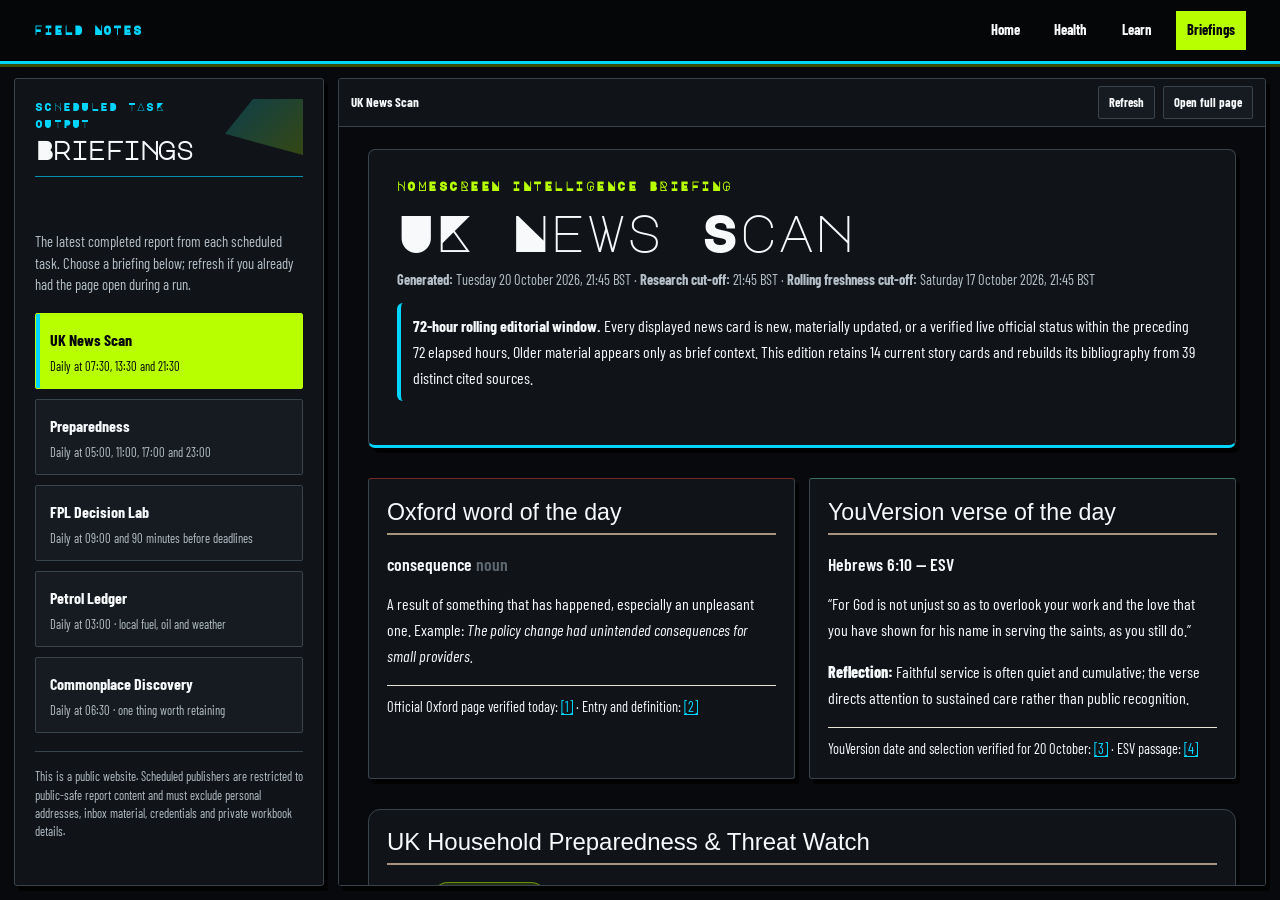
==== commit bf64d6cc: "Refresh final neon asset cache" ====
--- a/briefings/index.html
+++ b/briefings/index.html
@@ -194,7 +194,7 @@
       .privacy-note { display: none; }
     }
   </style>
-  <link rel="stylesheet" href="../assets/type-system.css?v=20261020-neon2">
+  <link rel="stylesheet" href="../assets/type-system.css?v=20261020-neon3">
 </head>
 <body>
   <nav class="site-menu" aria-label="Site navigation">
@@ -286,7 +286,7 @@
           const theme = reportDoc.createElement("link");
           theme.id = "fieldbook-report-theme";
           theme.rel = "stylesheet";
-          theme.href = "/HomeScreen/briefings/report.css?v=20261020-neon2";
+          theme.href = "/HomeScreen/briefings/report.css?v=20261020-neon3";
           reportDoc.head.append(theme);
         } catch (error) {
           console.warn("Briefing report theme could not be applied.", error);
--- a/assets/type-system.css
+++ b/assets/type-system.css
@@ -889,3 +889,11 @@
   .page-banner--briefings { margin-bottom: 50px !important; }
   .banner-mascot--briefings { width: 50px !important; height: 86px !important; bottom: -36px !important; }
 }
+
+/* Final banner spacing and accessible selected states. */
+.page-banner--briefings > div { max-width: calc(100% - 58px) !important; }
+.page-banner--briefings h1 {
+  font-size: clamp(1.4rem, 2vw, 1.8rem) !important;
+  letter-spacing: -.06em !important;
+}
+.task-button[aria-selected="true"] span { color: #050608 !important; }
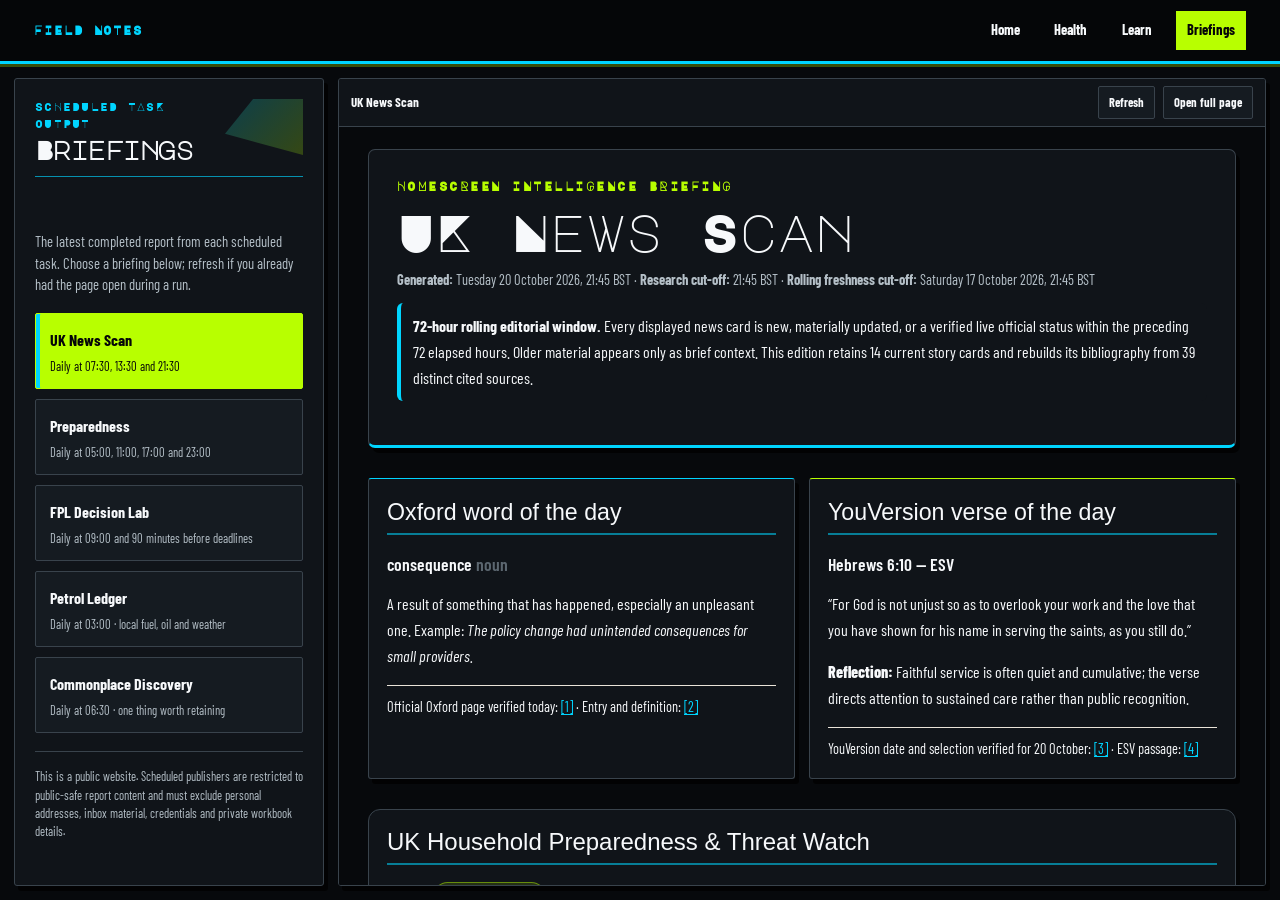
==== commit 1c8f93b0: "Refresh embedded report theme" ====
--- a/briefings/index.html
+++ b/briefings/index.html
@@ -83,7 +83,7 @@
     }
     h1 {
       margin: 0;
-      font-family: "Swanky and Moo Moo", cursive;
+      font-family: var(--font-ui), Arial, sans-serif;
       font-size: clamp(2.5rem, 5vw, 3.5rem);
       font-weight: 400;
       line-height: .9;
@@ -194,7 +194,7 @@
       .privacy-note { display: none; }
     }
   </style>
-  <link rel="stylesheet" href="../assets/type-system.css?v=20261020-neon3">
+  <link rel="stylesheet" href="../assets/type-system.css?v=20261020-neon10">
 </head>
 <body>
   <nav class="site-menu" aria-label="Site navigation">
@@ -286,7 +286,7 @@
           const theme = reportDoc.createElement("link");
           theme.id = "fieldbook-report-theme";
           theme.rel = "stylesheet";
-          theme.href = "/HomeScreen/briefings/report.css?v=20261020-neon3";
+          theme.href = "/HomeScreen/briefings/report.css?v=20261020-font1";
           reportDoc.head.append(theme);
         } catch (error) {
           console.warn("Briefing report theme could not be applied.", error);
--- a/assets/type-system.css
+++ b/assets/type-system.css
@@ -897,3 +897,72 @@
   letter-spacing: -.06em !important;
 }
 .task-button[aria-selected="true"] span { color: #050608 !important; }
+
+.card.green .micro-meta span {
+  color: #f7f9fb !important;
+  background: #151b21 !important;
+  border-color: var(--line) !important;
+}
+
+
+/* Neon chart surfaces and icon system, checked across all pages. */
+.chart-card, .chart-card .chart-chip, .chart-card .chart-wrap,
+.bp-chart-card, .bp-chart-card .bp-chart-chip, .bp-chart-card .bp-chart-wrap,
+.waist-chart-card, .waist-chart-card .waist-chart-chip, .waist-chart-card .waist-chart-wrap,
+.routine-summary > div, .routine-card, .routine-chart, .routine-period button,
+.chart-tooltip, .bp-chart-tooltip, .waist-chart-tooltip {
+  color: #F7F9FB !important;
+  background-color: #101318 !important;
+  border-color: rgba(0,213,255,.34) !important;
+}
+.chart-card .chart-wrap, .bp-chart-card .bp-chart-wrap, .waist-chart-card .waist-chart-wrap, .routine-chart {
+  background-image: linear-gradient(180deg, rgba(0,213,255,.035), rgba(184,255,0,.025)) !important;
+}
+.chart-chip.current, .bp-chart-chip.latest, .waist-chart-chip.latest { box-shadow: inset 0 3px 0 #F4FF00, 0 0 12px rgba(244,255,0,.08) !important; }
+.chart-chip.seven, .bp-chart-chip.average, .waist-chart-chip.avg7 { box-shadow: inset 0 3px 0 #B8FF00, 0 0 12px rgba(184,255,0,.08) !important; }
+.chart-chip.fourteen, .bp-chart-chip.count, .waist-chart-chip.avg14 { box-shadow: inset 0 3px 0 #00D5FF, 0 0 12px rgba(0,213,255,.08) !important; }
+.routine-trends > h2 { color: #B8FF00 !important; }
+.routine-summary strong { color: #F4FF00 !important; }
+.routine-period button[aria-pressed="true"] { color: #050608 !important; background: #00D5FF !important; }
+
+a svg, button svg, [class*="icon"] svg, svg.icon {
+  opacity: 1 !important;
+  filter: drop-shadow(0 0 3px rgba(0,213,255,.38)) drop-shadow(0 0 8px rgba(184,255,0,.18));
+}
+.favourite-link svg, .tool-link svg, .discovery-link svg {
+  filter: drop-shadow(0 0 4px rgba(0,213,255,.48)) drop-shadow(0 0 9px rgba(184,255,0,.22));
+}
+
+/* Keep the Home Weight Progress panel on the same dark neon surface as its chart. */
+.home-weight-card {
+  color: #F7F9FB !important;
+  background: #101318 !important;
+  border: 1px solid rgba(0,213,255,.38) !important;
+  border-left: 6px solid #B8FF00 !important;
+  box-shadow: 0 0 18px rgba(0,213,255,.08), 3px 4px 0 rgba(0,0,0,.72) !important;
+}
+.home-weight-card .home-weight-heading h3 { color: #F7F9FB !important; }
+.home-weight-card .home-weight-heading p,
+.home-weight-card .home-weight-note,
+.home-weight-card .home-weight-chip small,
+.home-weight-card .home-weight-empty { color: #aeb8c2 !important; }
+.home-weight-card .home-weight-chip {
+  color: #F7F9FB !important;
+  background: #151b21 !important;
+  border-color: rgba(0,213,255,.24) !important;
+}
+.home-weight-card .home-weight-chip.current { box-shadow: inset 0 3px 0 #00D5FF, 0 0 12px rgba(0,213,255,.08) !important; }
+.home-weight-card .home-weight-chip.seven { box-shadow: inset 0 3px 0 #B8FF00, 0 0 12px rgba(184,255,0,.08) !important; }
+.home-weight-card .home-weight-chip.fourteen { box-shadow: inset 0 3px 0 #F4FF00, 0 0 12px rgba(244,255,0,.08) !important; }
+.home-weight-card .home-weight-wrap { background: #101318 !important; }
+.home-weight-card .home-weight-tooltip {
+  color: #F7F9FB !important;
+  background: #101318 !important;
+  border-color: rgba(0,213,255,.42) !important;
+}
+
+/* Numeric trend tiles use the site UI face, not the legacy handwritten face. */
+.chart-summary, .chart-summary *, .home-weight-summary, .home-weight-summary *,
+.waist-chart-summary, .waist-chart-summary *, .bmi-category-badge {
+  font-family: var(--font-ui), Arial, sans-serif !important;
+}
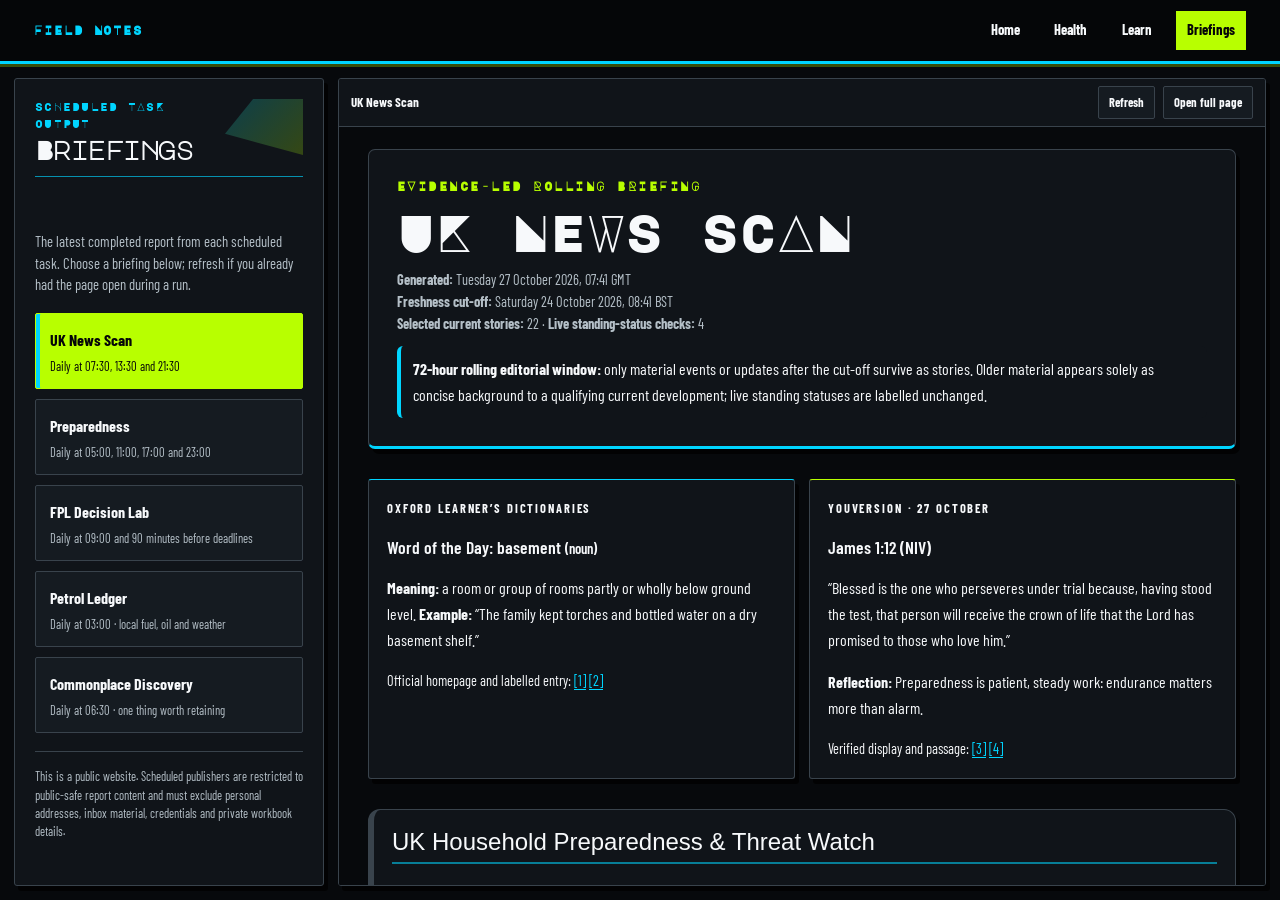
==== commit 486f2548: "Use current neon theme in Briefings embed" ====
--- a/briefings/index.html
+++ b/briefings/index.html
@@ -251,7 +251,7 @@
           <a id="open-report" href="reports/uk-news-scan.html" target="_blank" rel="noopener">Open full page</a>
         </div>
       </div>
-      <iframe id="report-frame" src="reports/uk-news-scan.html" title="UK News Scan"></iframe>
+      <iframe id="report-frame" src="reports/uk-news-scan.html?v=20261027-risk-table-dark" title="UK News Scan"></iframe>
     </section>
   </main>
 
@@ -286,7 +286,7 @@
           const theme = reportDoc.createElement("link");
           theme.id = "fieldbook-report-theme";
           theme.rel = "stylesheet";
-          theme.href = "/HomeScreen/briefings/report.css?v=20261020-font1";
+          theme.href = "/HomeScreen/briefings/report.css?v=20261027-risk-table-dark";
           reportDoc.head.append(theme);
         } catch (error) {
           console.warn("Briefing report theme could not be applied.", error);
